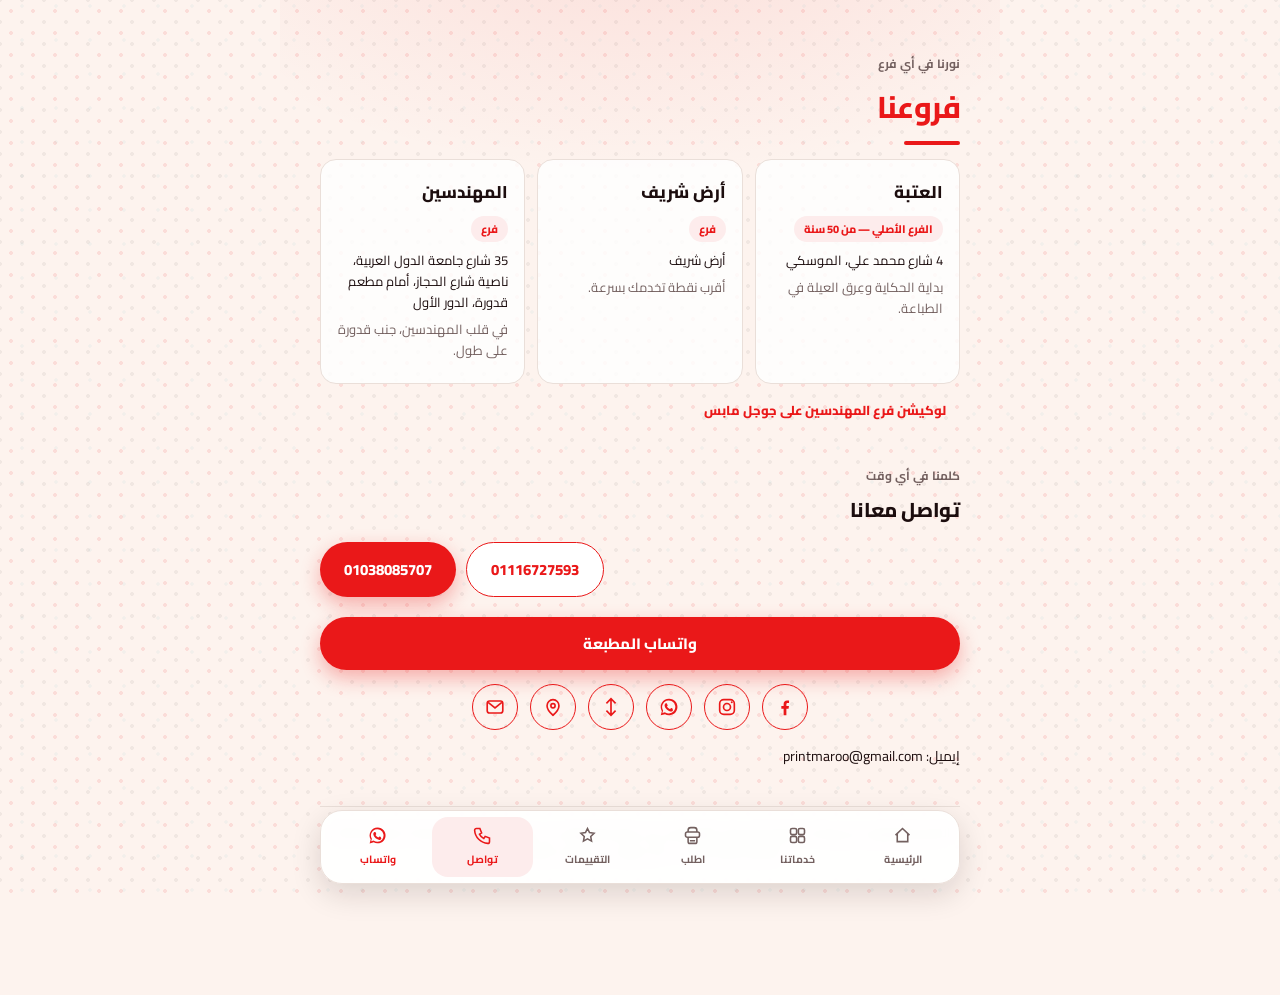
==== contact.html @ 1afb6e9c "Maro Eldreny print shop site" ====
<!doctype html>
<html lang="ar" dir="rtl">
<head>
<meta charset="utf-8">
<meta name="viewport" content="width=device-width, initial-scale=1, viewport-fit=cover">
<title>تواصل معانا — مطابع مارو الدريني</title>
<meta name="description" content="مطابع مارو الدريني — 50 سنة خبرة في الطباعة من قلب العتبة. اطبع وانت في مكانك.">
<link rel="preconnect" href="https://fonts.googleapis.com">
<link rel="preconnect" href="https://fonts.gstatic.com" crossorigin>
<link href="https://fonts.googleapis.com/css2?family=Cairo:wght@400;700;800;900&display=swap" rel="stylesheet">
<link rel="icon" type="image/png" href="photos/logo.png">
<link rel="stylesheet" href="style.css">
</head>
<body>
<div class="maro-shell">
<section class="file-group">
<span class="file-group-label">نورنا في أي فرع</span>
<h2 class="file-group-heading">فروعنا</h2>

<div class="maro-branches">
<div class="maro-branch">
<h3>العتبة</h3>
<span class="maro-branch-tag">الفرع الأصلي — من 50 سنة</span>
<p>4 شارع محمد علي، الموسكي</p>
<p class="maro-branch-note">بداية الحكاية وعِرق العيلة في الطباعة.</p>
</div>
<div class="maro-branch">
<h3>أرض شريف</h3>
<span class="maro-branch-tag">فرع</span>
<p>أرض شريف</p>
<p class="maro-branch-note">أقرب نقطة تخدمك بسرعة.</p>
</div>
<div class="maro-branch">
<h3>المهندسين</h3>
<span class="maro-branch-tag">فرع</span>
<p>35 شارع جامعة الدول العربية، ناصية شارع الحجاز، أمام مطعم قدورة، الدور الأول</p>
<p class="maro-branch-note">في قلب المهندسين، جنب قدورة على طول.</p>
</div>

</div>
<a class="maro-service-cta" href="https://maps.app.goo.gl/KsXszYVtByxzmKZeA" target="_blank" rel="noreferrer">لوكيشن فرع المهندسين على جوجل مابس</a>
</section><section class="file-group">
<span class="file-group-label">كلمنا في أي وقت</span>
<h2 class="file-group-heading">تواصل معانا</h2>

<div class="maro-contact">
<div class="maro-contact-phones" dir="ltr">
<a class="maro-btn maro-btn-primary" href="tel:+201038085707">01038085707</a>
<a class="maro-btn maro-btn-ghost" href="tel:+201116727593">01116727593</a>
</div>
<a class="maro-btn maro-btn-primary maro-btn-block" href="https://wa.me/201038087724?text=%D8%A3%D9%87%D9%84%D9%8B%D8%A7%20%D9%85%D8%B7%D8%A7%D8%A8%D8%B9%20%D9%85%D8%A7%D8%B1%D9%88%20%D8%A7%D9%84%D8%AF%D8%B1%D9%8A%D9%86%D9%8A%20%F0%9F%91%8B" target="_blank" rel="noreferrer">واتساب المطبعة</a>
<div class="maro-socials">
<a href="https://www.facebook.com/profile.php?id=61570751782203" target="_blank" rel="noreferrer" aria-label="فيسبوك"><svg viewBox="0 0 24 24" width="22" height="22" fill="currentColor"><path d="M13.5 21v-7h2.4l.4-3h-2.8V9.1c0-.9.3-1.5 1.6-1.5h1.3V5c-.3 0-1.2-.1-2.2-.1-2.2 0-3.7 1.3-3.7 3.8V11H8v3h2.5v7h3z"/></svg></a>
<a href="https://www.instagram.com/maro.el_dreny" target="_blank" rel="noreferrer" aria-label="انستجرام"><svg viewBox="0 0 24 24" width="22" height="22" fill="none" stroke="currentColor" stroke-width="1.8"><rect x="4" y="4" width="16" height="16" rx="4.5"/><circle cx="12" cy="12" r="3.8"/><circle cx="17.2" cy="6.8" r="1.1" fill="currentColor" stroke="none"/></svg></a>
<a href="https://wa.me/201038087724" target="_blank" rel="noreferrer" aria-label="واتساب"><svg width="22" height="22" viewBox="0 0 24 24" fill="currentColor" aria-hidden="true"><path d="M12 3a9 9 0 0 0-7.8 13.5L3 21l4.7-1.2A9 9 0 1 0 12 3zm0 16.2c-1.5 0-2.9-.4-4.1-1.2l-.3-.2-2.8.7.8-2.7-.2-.3A7.2 7.2 0 1 1 12 19.2zm4-5.3c-.2-.1-1.3-.7-1.5-.7-.2-.1-.4-.1-.5.1l-.7.8c-.1.2-.3.2-.5.1a5.9 5.9 0 0 1-2.9-2.5c-.2-.4.2-.4.6-1.2.1-.2 0-.3 0-.5l-.7-1.6c-.2-.4-.4-.4-.5-.4h-.5c-.2 0-.4.1-.7.3-.2.3-.9.9-.9 2.1s.9 2.5 1 2.6a10 10 0 0 0 3.8 3.4c1.4.6 2 .7 2.7.6.4-.1 1.3-.5 1.5-1.1.2-.5.2-1 .1-1.1l-.5-.1z"/></svg></a>
<a href="https://linktr.ee/maroeldreny" target="_blank" rel="noreferrer" aria-label="لينك تري"><svg viewBox="0 0 24 24" width="22" height="22" fill="none" stroke="currentColor" stroke-width="1.8"><path d="M12 3v18M7 8l5-5 5 5M7 16l5 5 5-5"/></svg></a>
<a href="https://maps.app.goo.gl/KsXszYVtByxzmKZeA" target="_blank" rel="noreferrer" aria-label="جوجل مابس"><svg viewBox="0 0 24 24" width="22" height="22" fill="none" stroke="currentColor" stroke-width="1.8"><path d="M12 21s-6.5-5.4-6.5-10.3A6.5 6.5 0 0 1 12 4a6.5 6.5 0 0 1 6.5 6.7C18.5 15.6 12 21 12 21z"/><circle cx="12" cy="10.6" r="2.3"/></svg></a>
<a href="mailto:printmaroo@gmail.com" aria-label="إيميل" title="printmaroo@gmail.com"><svg viewBox="0 0 24 24" width="22" height="22" fill="none" stroke="currentColor" stroke-width="1.8"><rect x="3.5" y="5.5" width="17" height="13" rx="2.5"/><path d="m4.5 7 7.5 6 7.5-6"/></svg></a>

</div>
<p class="file-paragraph">إيميل: <bdi>printmaroo@gmail.com</bdi></p>
</div>
</section>
<p class="file-closing">الأسعار والعروض من بوستات الصفحة الرسمية، والتقييمات من صفحة المطبعة على جوجل مابس. آخر مراجعة 23 نوفمبر 2026. الأسعار ممكن تتغير — أكّد سعرك على واتساب قبل الطلب.</p>
</div>
<nav class="maro-tabbar" aria-label="شريط التنقل">
<a class='maro-tab' href='index.html'><svg viewBox="0 0 24 24" fill="none" stroke="currentColor" stroke-width="1.8" aria-hidden="true"><path d="M4 11.5 12 4l8 7.5M6 10v9h12v-9"/></svg><span>الرئيسية</span></a>
<a class='maro-tab' href='services.html'><svg viewBox="0 0 24 24" fill="none" stroke="currentColor" stroke-width="1.8" aria-hidden="true"><rect x="4" y="4" width="7" height="7" rx="1.8"/><rect x="13" y="4" width="7" height="7" rx="1.8"/><rect x="4" y="13" width="7" height="7" rx="1.8"/><rect x="13" y="13" width="7" height="7" rx="1.8"/></svg><span>خدماتنا</span></a>
<a class='maro-tab' href='order.html'><svg viewBox="0 0 24 24" fill="none" stroke="currentColor" stroke-width="1.8" aria-hidden="true"><path d="M7 8V6a3 3 0 0 1 3-3h4a3 3 0 0 1 3 3v2"/><rect x="4" y="8" width="16" height="6" rx="2"/><path d="M7 14v5a2 2 0 0 0 2 2h6a2 2 0 0 0 2-2v-5M9 18h6"/></svg><span>اطلب</span></a>
<a class='maro-tab' href='reviews.html'><svg viewBox="0 0 24 24" fill="none" stroke="currentColor" stroke-width="1.8" aria-hidden="true"><path d="m12 4 2.3 4.7 5.2.8-3.8 3.7.9 5.2L12 15.9l-4.6 2.5.9-5.2-3.8-3.7 5.2-.8z"/></svg><span>التقييمات</span></a>
<a aria-current='page' class='maro-tab' href='contact.html'><svg viewBox="0 0 24 24" fill="none" stroke="currentColor" stroke-width="1.8" aria-hidden="true"><path d="M5 4h4l2 5-2.5 1.5a11 11 0 0 0 5 5L15 13l5 2v4a2 2 0 0 1-2 2A16 16 0 0 1 3 6a2 2 0 0 1 2-2"/></svg><span>تواصل</span></a>
<a class="maro-tab maro-tab-wa" href="https://wa.me/201038087724?text=%D8%A3%D9%87%D9%84%D9%8B%D8%A7%20%D9%85%D8%B7%D8%A7%D8%A8%D8%B9%20%D9%85%D8%A7%D8%B1%D9%88%20%D8%A7%D9%84%D8%AF%D8%B1%D9%8A%D9%86%D9%8A%20%F0%9F%91%8B" target="_blank" rel="noreferrer"><svg viewBox="0 0 24 24" fill="currentColor" aria-hidden="true"><path d="M12 3a9 9 0 0 0-7.8 13.5L3 21l4.7-1.2A9 9 0 1 0 12 3zm0 16.2c-1.5 0-2.9-.4-4.1-1.2l-.3-.2-2.8.7.8-2.7-.2-.3A7.2 7.2 0 1 1 12 19.2zm4-5.3c-.2-.1-1.3-.7-1.5-.7-.2-.1-.4-.1-.5.1l-.7.8c-.1.2-.3.2-.5.1a5.9 5.9 0 0 1-2.9-2.5c-.2-.4.2-.4.6-1.2.1-.2 0-.3 0-.5l-.7-1.6c-.2-.4-.4-.4-.5-.4h-.5c-.2 0-.4.1-.7.3-.2.3-.9.9-.9 2.1s.9 2.5 1 2.6a10 10 0 0 0 3.8 3.4c1.4.6 2 .7 2.7.6.4-.1 1.3-.5 1.5-1.1.2-.5.2-1 .1-1.1l-.5-.1z"/></svg><span>واتساب</span></a>
</nav>
<script src="app.js"></script>
</body>
</html>
---- style.css ----
/* Maro Eldreny static site — adapted from the Instinct File styles.
   Component primitives (file-group, TextField, ChoiceRow, Callout, Caption,
   Closing) re-implemented as plain CSS. Tab bar is a native fixed bar. */

:root {
  --ds-ink: #1c0d0e;
  --ds-ink-2: #73605f;
  --ds-hairline: #eadfd9;
}

* { box-sizing: border-box; }

html, body {
  margin: 0;
  padding: 0;
}

body {
  font-family: 'Cairo', 'Segoe UI', Tahoma, sans-serif;
  color: var(--ds-ink);
  background-color: #fdf3ee;
  background-image:
    radial-gradient(rgba(234, 24, 25, .10) 1.6px, transparent 2.2px),
    radial-gradient(rgba(28, 13, 14, .055) 1.6px, transparent 2.2px),
    radial-gradient(rgba(0, 148, 160, .045) 1.4px, transparent 2px);
  background-size: 22px 22px, 22px 22px, 34px 34px;
  background-position: 0 0, 11px 11px, 5px 23px;
  background-attachment: fixed;
  -webkit-font-smoothing: antialiased;
}

/* Page shell */
.maro-shell {
  position: relative;
  width: 100%;
  max-width: 720px;
  margin: 0 auto;
  padding: 24px 24px 112px; /* bottom padding clears the fixed tab bar */
  background-image:
    radial-gradient(760px 420px at 50% -120px, rgba(234, 24, 25, .11), transparent 70%);
  background-repeat: no-repeat;
}
@media (min-width: 768px) {
  .maro-shell { padding: 24px 40px 120px; }
}

/* Component primitives */
.file-group { margin: 28px 0 0; }
.file-group-label { display: block; font-size: 12px; font-weight: 700; color: var(--ds-ink-2); margin-bottom: 4px; }
.file-group-heading { font-size: 20px; font-weight: 800; margin: 0 0 14px; letter-spacing: -0.01em; }
.file-caption { font-size: 12px; line-height: 20px; color: var(--ds-ink-2); margin: 10px 0 0; }
.file-paragraph { font-size: 14px; line-height: 24px; margin: 0 0 10px; }
.file-callout { border: 1px solid var(--ds-hairline); border-radius: 16px; padding: 14px 16px; background: rgba(255,255,255,.7); margin-top: 14px; }
.file-callout-title { display: block; font-size: 14px; font-weight: 800; margin-bottom: 4px; }
.file-callout-body { font-size: 13px; line-height: 21px; color: var(--ds-ink-2); margin: 0; }
.file-closing { margin-top: 28px; padding-top: 16px; border-top: 1px solid var(--ds-hairline); font-size: 12px; line-height: 20px; color: var(--ds-ink-2); text-align: center; }

/* Form primitives */
.maro-field { display: flex; flex-direction: column; gap: 6px; }
.maro-field-label { font-size: 13px; font-weight: 700; }
.maro-field-input {
  font: inherit;
  font-size: 14px;
  padding: 12px 14px;
  border: 1px solid var(--ds-hairline);
  border-radius: 12px;
  background: #fff;
  color: var(--ds-ink);
  outline: none;
}
.maro-field-input:focus { border-color: #EA1819; box-shadow: 0 0 0 3px rgba(234,24,25,.12); }
.maro-choices { display: flex; flex-wrap: wrap; gap: 8px; }
.maro-choice {
  font: inherit;
  font-size: 13px;
  font-weight: 700;
  padding: 8px 14px;
  border-radius: 999px;
  border: 1.5px solid var(--ds-hairline);
  background: #fff;
  color: var(--ds-ink);
  cursor: pointer;
  transition: background .15s ease, color .15s ease, border-color .15s ease;
}
.maro-choice:hover { border-color: #EA1819; color: #EA1819; }
.maro-choice[aria-pressed="true"] { background: #EA1819; border-color: #EA1819; color: #fff; }

/* Page main titles: brand red, bold, tasteful entrance */
.file-group:first-of-type .file-group-heading {
  color: #EA1819;
  font-weight: 800;
  font-size: 26px;
  letter-spacing: -0.02em;
  animation: maro-pt-in .7s cubic-bezier(.2, .7, .3, 1) both;
}
@media (min-width: 768px) {
  .file-group:first-of-type .file-group-heading { font-size: 30px; }
}
.file-group:first-of-type .file-group-heading::after {
  content: "";
  display: block;
  width: 56px;
  height: 4px;
  border-radius: 999px;
  background: #EA1819;
  margin-top: 6px;
  transform-origin: right center;
  animation: maro-pt-underline .7s cubic-bezier(.2, .7, .3, 1) .3s both;
}
@keyframes maro-pt-in {
  from { opacity: 0; transform: translateY(10px); }
  to { opacity: 1; transform: translateY(0); }
}
@keyframes maro-pt-underline {
  from { transform: scaleX(0); opacity: 0; }
  to { transform: scaleX(1); opacity: 1; }
}
@media (prefers-reduced-motion: reduce) {
  .file-group:first-of-type .file-group-heading,
  .file-group:first-of-type .file-group-heading::after,
  .maro-title { animation: none; }
}

.maro-hero { text-align: center; padding: 20px 0 8px; }
.maro-logo {
  height: 76px; width: auto; margin: 0 auto; display: block;
  filter: drop-shadow(0 6px 14px rgba(234, 24, 25, .22));
  animation: maro-logo-in .9s cubic-bezier(.2, .7, .3, 1) both, maro-logo-float 5.5s ease-in-out 1.1s infinite;
}
@keyframes maro-logo-in {
  from { opacity: 0; transform: translateY(12px) scale(.94); }
  to { opacity: 1; transform: translateY(0) scale(1); }
}
@keyframes maro-logo-float {
  0%, 100% { transform: translateY(0); }
  50% { transform: translateY(-4px); }
}
@media (prefers-reduced-motion: reduce) {
  .maro-logo { animation: none; }
}
.maro-title { font-size: 30px; font-weight: 800; margin: 14px 0 2px; color: #EA1819; letter-spacing: -0.02em; animation: maro-pt-in .8s cubic-bezier(.2, .7, .3, 1) .15s both; }
.maro-tagline { font-size: 20px; font-weight: 800; color: #EA1819; margin: 0 0 8px; }
.maro-sub { font-size: 14px; line-height: 24px; color: var(--ds-ink-2); margin: 0 auto 14px; max-width: 46ch; }
.maro-chips { display: flex; flex-wrap: wrap; gap: 8px; justify-content: center; margin-bottom: 18px; }
.maro-chip { font-size: 12px; font-weight: 700; color: #EA1819; background: #fdecec; border: 1px solid #f6c9ca; padding: 6px 12px; border-radius: 999px; }

.maro-cta-row { display: flex; gap: 10px; justify-content: center; flex-wrap: wrap; }
.maro-btn { display: inline-flex; align-items: center; justify-content: center; gap: 8px; padding: 12px 24px; border-radius: 999px; font-weight: 800; font-size: 15px; text-decoration: none; cursor: pointer; transition: transform .15s ease, box-shadow .15s ease; }
.maro-btn:hover { transform: translateY(-1px); }
.maro-btn-primary { background: #EA1819; color: #fff; box-shadow: 0 8px 20px rgba(234, 24, 25, .32); }
.maro-btn-ghost { background: #fff; color: #EA1819; border: 1.5px solid #EA1819; }
.maro-btn-light { background: #fff; color: #1c0d0e; }
.maro-btn-block { display: flex; width: 100%; margin-top: 6px; }

/* Black Friday */
.maro-bf { background: linear-gradient(165deg, #160b0c 0%, #2b0e11 55%, #3d1013 100%); border-radius: 20px; padding: 22px 18px; color: #fff; }
.maro-bf-lead { font-weight: 700; margin: 0 0 12px; text-align: center; color: #ffd9da; }
.maro-count { display: flex; gap: 10px; justify-content: center; margin-bottom: 18px; }
.maro-count-cell { background: rgba(255,255,255,.07); border: 1px solid rgba(255,255,255,.14); border-radius: 14px; padding: 10px 0; width: 68px; text-align: center; animation: maro-pulse 2.2s ease-in-out infinite; }
.maro-count-cell:nth-child(2) { animation-delay: .15s; }
.maro-count-cell:nth-child(3) { animation-delay: .3s; }
.maro-count-cell:nth-child(4) { animation-delay: .45s; }
.maro-count-num { display: block; font-size: 24px; font-weight: 800; font-variant-numeric: tabular-nums; }
.maro-count-label { font-size: 11px; color: #f3b3b5; }
.maro-count-live { text-align: center; font-weight: 800; font-size: 17px; padding: 14px; color: #ffd9da; }
@keyframes maro-pulse { 0%, 100% { box-shadow: 0 0 0 0 rgba(234,24,25,0); } 50% { box-shadow: 0 0 18px 2px rgba(234,24,25,.45); } }

.maro-offers { display: grid; gap: 14px; grid-template-columns: 1fr; }
@media (min-width: 768px) { .maro-offers { grid-template-columns: repeat(3, 1fr); } }
.maro-offer { position: relative; background: rgba(255,255,255,.06); border: 1px solid rgba(234,24,25,.55); border-radius: 16px; padding: 20px 16px 16px; animation: maro-glow 3s ease-in-out infinite; overflow: hidden; }
.maro-offer:nth-child(2) { animation-delay: .5s; }
.maro-offer:nth-child(3) { animation-delay: 1s; }
@keyframes maro-glow { 0%, 100% { box-shadow: 0 0 0 rgba(234,24,25,.0); } 50% { box-shadow: 0 0 26px rgba(234,24,25,.5); } }
.maro-offer::after { content: ""; position: absolute; inset: 0; background: linear-gradient(115deg, transparent 30%, rgba(255,255,255,.14) 48%, transparent 62%); transform: translateX(-120%); animation: maro-shimmer 3.6s ease-in-out infinite; pointer-events: none; }
@keyframes maro-shimmer { 0%, 55% { transform: translateX(-120%); } 90%, 100% { transform: translateX(120%); } }
.maro-offer-badge { position: absolute; top: 12px; inset-inline-end: 12px; background: #EA1819; color: #fff; font-size: 11px; font-weight: 800; padding: 4px 10px; border-radius: 999px; animation: maro-float 2.4s ease-in-out infinite; }
@keyframes maro-float { 0%, 100% { transform: translateY(0); } 50% { transform: translateY(-4px); } }
.maro-offer-title { font-size: 17px; font-weight: 800; margin: 26px 0 4px; }
.maro-offer-price { font-size: 21px; font-weight: 800; color: #ff5a5e; margin: 0 0 10px; }
.maro-offer-lines { margin: 0 0 14px; padding-inline-start: 18px; font-size: 13px; line-height: 22px; color: #f3dfe0; }

/* Services */
.maro-services { display: grid; gap: 14px; grid-template-columns: 1fr; }
@media (min-width: 560px) { .maro-services { grid-template-columns: repeat(2, 1fr); } }
@media (min-width: 900px) { .maro-services { grid-template-columns: repeat(3, 1fr); } }
.maro-service { border: 1px solid var(--ds-hairline); border-radius: 18px; overflow: hidden; display: flex; flex-direction: column; background: #fff; }
.maro-service-imgwrap { position: relative; }
.maro-service-imgwrap img { width: 100%; aspect-ratio: 4 / 3; object-fit: cover; display: block; }
.maro-service-noimg { aspect-ratio: 4 / 3; background: linear-gradient(150deg, #fdecec, #fff 70%); display: flex; align-items: center; justify-content: center; }
.maro-service-initial { font-size: 44px; font-weight: 800; color: #EA1819; opacity: .85; }
.maro-price-chip { position: absolute; bottom: 10px; inset-inline-start: 10px; background: #EA1819; color: #fff; font-size: 12px; font-weight: 800; padding: 5px 12px; border-radius: 999px; box-shadow: 0 4px 12px rgba(234,24,25,.4); }
.maro-service-name { font-size: 16px; font-weight: 800; margin: 12px 14px 4px; }
.maro-service-desc { font-size: 13px; line-height: 21px; color: var(--ds-ink-2); margin: 0 14px 10px; flex: 1; }
.maro-service-cta { display: inline-block; margin: 0 14px 14px; font-size: 13px; font-weight: 800; color: #EA1819; text-decoration: none; }
.maro-service-cta:hover { text-decoration: underline; }

/* Heritage */
.maro-heritage { display: grid; gap: 14px; grid-template-columns: 1fr; align-items: center; }
@media (min-width: 768px) { .maro-heritage { grid-template-columns: 1fr 1.2fr; } }
.maro-heritage img { width: 100%; border-radius: 18px; display: block; }

/* Steps highlight */
.maro-steps { position: relative; overflow: hidden; background: linear-gradient(160deg, #f13334 0%, #EA1819 45%, #bd0f11 100%); border-radius: 20px; padding: 20px 16px; color: #fff; box-shadow: 0 14px 32px rgba(234, 24, 25, .3); margin-bottom: 14px; }
.maro-steps::before { content: ""; position: absolute; inset: 0; background-image: radial-gradient(rgba(255,255,255,.14) 1px, transparent 1.6px); background-size: 22px 22px; pointer-events: none; }
.maro-steps::after { content: ""; position: absolute; inset: 0; background: radial-gradient(420px 180px at 50% -60px, rgba(255,255,255,.22), transparent 70%); pointer-events: none; }
.maro-steps-lead { position: relative; text-align: center; font-weight: 800; font-size: 15px; margin: 0 0 14px; color: #ffe1e2; }
.maro-steps-list { position: relative; list-style: none; margin: 0; padding: 0; display: flex; flex-direction: column; gap: 12px; }
.maro-step { display: flex; align-items: center; gap: 12px; background: rgba(255,255,255,.12); border: 1px solid rgba(255,255,255,.24); border-radius: 16px; padding: 12px 14px; }
.maro-step-num { flex: none; width: 40px; height: 40px; border-radius: 50%; background: #fff; color: #EA1819; font-weight: 900; font-size: 16px; display: flex; align-items: center; justify-content: center; box-shadow: 0 4px 10px rgba(0,0,0,.2); font-variant-numeric: tabular-nums; }
.maro-step-text { font-size: 14px; line-height: 22px; font-weight: 700; }
@media (min-width: 768px) {
  .maro-steps-list { flex-direction: row; }
  .maro-step { flex: 1; }
}

/* Order form */
.maro-form { display: flex; flex-direction: column; gap: 12px; margin-top: 14px; border: 1px solid var(--ds-hairline); border-radius: 18px; padding: 16px; background: rgba(255, 255, 255, .82); }

/* Reviews */
.maro-rating-summary { display: flex; flex-direction: column; align-items: center; gap: 2px; padding: 18px 14px; margin-bottom: 14px; border-radius: 16px; background: #fdecec; }
.maro-rating-num { font-size: 40px; font-weight: 900; color: #EA1819; line-height: 1; }
.maro-rating-stars { font-size: 22px; color: #f5a623; letter-spacing: 3px; }
.maro-rating-count { font-size: 12.5px; font-weight: 700; color: var(--ds-ink-2); text-align: center; }
.maro-reviews { display: grid; gap: 12px; grid-template-columns: 1fr; margin-bottom: 10px; }
@media (min-width: 768px) { .maro-reviews { grid-template-columns: repeat(3, 1fr); } }
.maro-review { border: 1px solid var(--ds-hairline); border-radius: 16px; padding: 18px 16px; background: #fff; display: flex; flex-direction: column; }
.maro-review-stars { display: block; font-size: 16px; color: #f5a623; letter-spacing: 2px; margin-bottom: 8px; }
.maro-review-text { margin: 0 0 12px; font-size: 13.5px; line-height: 22px; color: var(--ds-ink); flex: 1; }
.maro-review-name { display: block; font-size: 13px; font-weight: 800; }
.maro-review-meta { display: block; font-size: 11.5px; color: var(--ds-ink-2); margin-top: 2px; }

/* Partners marquee */
.maro-partners { overflow: hidden; border-radius: 16px; border: 1px solid var(--ds-hairline); padding: 16px 0; background: rgba(255, 255, 255, .7); }
.maro-partners-track { display: flex; gap: 14px; width: max-content; animation: maro-marquee 22s linear infinite; }
@keyframes maro-marquee { from { transform: translateX(0); } to { transform: translateX(-50%); } }
.maro-partner { min-width: 150px; text-align: center; padding: 18px 20px; border: 1.5px dashed #d9c4c5; border-radius: 14px; color: var(--ds-ink-2); font-size: 13px; font-weight: 700; background: #fdf7f6; }

/* Branches */
.maro-branches { display: grid; gap: 12px; grid-template-columns: 1fr; margin-bottom: 10px; }
@media (min-width: 768px) { .maro-branches { grid-template-columns: repeat(3, 1fr); } }
.maro-branch { border: 1px solid var(--ds-hairline); border-radius: 16px; padding: 16px; background: rgba(255, 255, 255, .82); }
.maro-branch h3 { margin: 0 0 4px; font-size: 17px; font-weight: 800; }
.maro-branch-tag { display: inline-block; font-size: 11px; font-weight: 800; color: #EA1819; background: #fdecec; padding: 3px 10px; border-radius: 999px; margin-bottom: 8px; }
.maro-branch p { margin: 0 0 6px; font-size: 13px; line-height: 21px; }
.maro-branch-note { color: var(--ds-ink-2); }

/* Contact */
.maro-contact { display: flex; flex-direction: column; gap: 14px; }
.maro-contact-phones { display: flex; gap: 10px; flex-wrap: wrap; }
.maro-socials { display: flex; gap: 12px; justify-content: center; flex-wrap: wrap; }
.maro-socials a { width: 46px; height: 46px; border-radius: 50%; border: 1.5px solid #EA1819; color: #EA1819; display: flex; align-items: center; justify-content: center; transition: background .15s ease, color .15s ease; }
.maro-socials a:hover { background: #EA1819; color: #fff; }

/* Bottom tab bar — native fixed bar on real hosting */
.maro-tabbar {
  position: fixed;
  z-index: 50;
  bottom: 16px;
  bottom: calc(16px + env(safe-area-inset-bottom, 0px));
  /* On narrow screens the host's corner badge (bottom-right, ~192x64) would cover
     the bar's right end, so the bar rides above it. */
  left: 50%;
  transform: translateX(-50%);
  display: flex;
  gap: 4px;
  width: min(640px, calc(100% - 32px));
  margin: 0;
  background: rgba(255, 255, 255, .94);
  -webkit-backdrop-filter: blur(8px);
  backdrop-filter: blur(8px);
  border: 1px solid var(--ds-hairline);
  border-radius: 22px;
  box-shadow: 0 10px 30px rgba(28, 13, 14, .14);
  padding: 6px;
}
.maro-tab {
  flex: 1;
  display: flex;
  flex-direction: column;
  align-items: center;
  gap: 3px;
  padding: 8px 2px;
  border-radius: 16px;
  color: var(--ds-ink-2);
  text-decoration: none;
  font-size: 10.5px;
  font-weight: 700;
  transition: background .15s ease, color .15s ease;
}
.maro-tab svg { width: 21px; height: 21px; }
.maro-tab:hover { color: #EA1819; background: #fdecec; }
.maro-tab[aria-current="page"] { color: #EA1819; background: #fdecec; }
.maro-tab-wa { color: #EA1819; }

@media (max-width: 860px) {
  .maro-tabbar { bottom: calc(76px + env(safe-area-inset-bottom, 0px)); }
  .maro-shell { padding-bottom: 160px; }
}
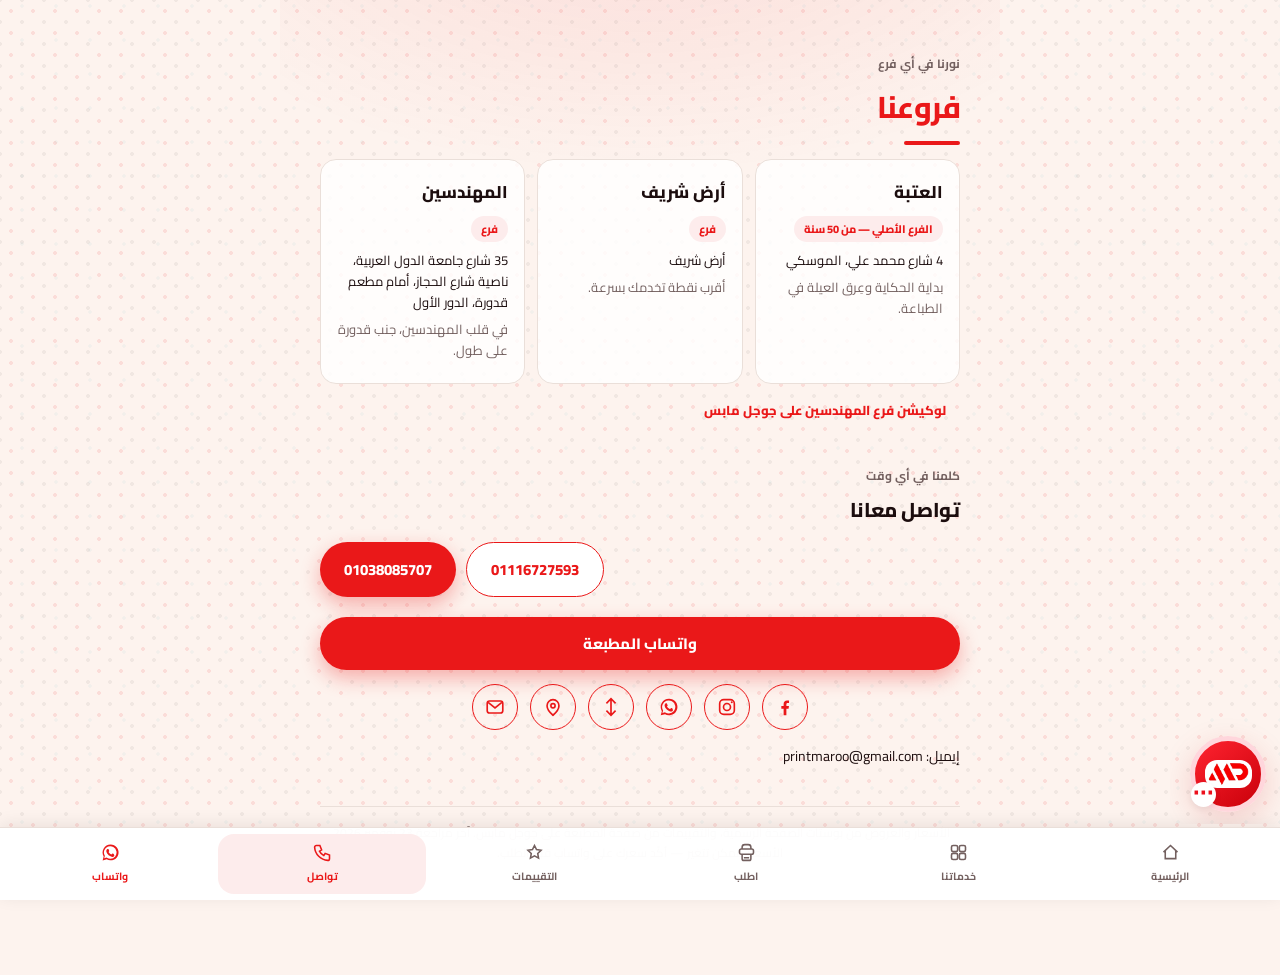
==== commit 3a293659: "Update contact.html" ====
--- a/contact.html
+++ b/contact.html
@@ -71,7 +71,6 @@
 <a aria-current='page' class='maro-tab' href='contact.html'><svg viewBox="0 0 24 24" fill="none" stroke="currentColor" stroke-width="1.8" aria-hidden="true"><path d="M5 4h4l2 5-2.5 1.5a11 11 0 0 0 5 5L15 13l5 2v4a2 2 0 0 1-2 2A16 16 0 0 1 3 6a2 2 0 0 1 2-2"/></svg><span>تواصل</span></a>
 <a class="maro-tab maro-tab-wa" href="https://wa.me/201038087724?text=%D8%A3%D9%87%D9%84%D9%8B%D8%A7%20%D9%85%D8%B7%D8%A7%D8%A8%D8%B9%20%D9%85%D8%A7%D8%B1%D9%88%20%D8%A7%D9%84%D8%AF%D8%B1%D9%8A%D9%86%D9%8A%20%F0%9F%91%8B" target="_blank" rel="noreferrer"><svg viewBox="0 0 24 24" fill="currentColor" aria-hidden="true"><path d="M12 3a9 9 0 0 0-7.8 13.5L3 21l4.7-1.2A9 9 0 1 0 12 3zm0 16.2c-1.5 0-2.9-.4-4.1-1.2l-.3-.2-2.8.7.8-2.7-.2-.3A7.2 7.2 0 1 1 12 19.2zm4-5.3c-.2-.1-1.3-.7-1.5-.7-.2-.1-.4-.1-.5.1l-.7.8c-.1.2-.3.2-.5.1a5.9 5.9 0 0 1-2.9-2.5c-.2-.4.2-.4.6-1.2.1-.2 0-.3 0-.5l-.7-1.6c-.2-.4-.4-.4-.5-.4h-.5c-.2 0-.4.1-.7.3-.2.3-.9.9-.9 2.1s.9 2.5 1 2.6a10 10 0 0 0 3.8 3.4c1.4.6 2 .7 2.7.6.4-.1 1.3-.5 1.5-1.1.2-.5.2-1 .1-1.1l-.5-.1z"/></svg><span>واتساب</span></a>
 </nav>
-<script src="app.js"></script>
+<script src="app.js?v=20261124-chat2"></script>
 </body>
 </html>
-
--- a/style.css
+++ b/style.css
@@ -254,24 +254,20 @@
 /* Bottom tab bar — native fixed bar on real hosting */
 .maro-tabbar {
   position: fixed;
-  z-index: 50;
-  bottom: 16px;
-  bottom: calc(16px + env(safe-area-inset-bottom, 0px));
-  /* On narrow screens the host's corner badge (bottom-right, ~192x64) would cover
-     the bar's right end, so the bar rides above it. */
-  left: 50%;
-  transform: translateX(-50%);
+  z-index: 1000;
+  bottom: 0;
+  left: 0;
+  right: 0;
   display: flex;
   gap: 4px;
-  width: min(640px, calc(100% - 32px));
+  width: 100%;
   margin: 0;
-  background: rgba(255, 255, 255, .94);
-  -webkit-backdrop-filter: blur(8px);
-  backdrop-filter: blur(8px);
-  border: 1px solid var(--ds-hairline);
-  border-radius: 22px;
-  box-shadow: 0 10px 30px rgba(28, 13, 14, .14);
-  padding: 6px;
+  background: rgba(255, 255, 255, .98);
+  border: 0;
+  border-top: 1px solid var(--ds-hairline);
+  border-radius: 0;
+  box-shadow: 0 -3px 16px rgba(28, 13, 14, .08);
+  padding: 6px max(6px, env(safe-area-inset-right, 0px)) calc(6px + env(safe-area-inset-bottom, 0px)) max(6px, env(safe-area-inset-left, 0px));
 }
 .maro-tab {
   flex: 1;
@@ -292,7 +288,48 @@
 .maro-tab[aria-current="page"] { color: #EA1819; background: #fdecec; }
 .maro-tab-wa { color: #EA1819; }
 
-@media (max-width: 860px) {
-  .maro-tabbar { bottom: calc(76px + env(safe-area-inset-bottom, 0px)); }
-  .maro-shell { padding-bottom: 160px; }
-}
+.maro-shell { padding-bottom: calc(100px + env(safe-area-inset-bottom, 0px)); }
+
+/* ===== Animations: page transitions, tab feedback, scroll reveal ===== */
+
+/* Page entrance: the whole shell rises and fades in on load */
+@keyframes maro-page-in {
+  from { opacity: 0; transform: translateY(12px); }
+  to { opacity: 1; transform: translateY(0); }
+}
+@media (prefers-reduced-motion: no-preference) {
+  .maro-shell { animation: maro-page-in .38s cubic-bezier(.2, .7, .3, 1) both; }
+}
+
+/* Page exit: applied by JS right before following a tab-bar link */
+.maro-shell.maro-page-exit {
+  animation: none;
+  opacity: 0;
+  transform: translateY(10px);
+  transition: opacity .18s ease, transform .18s ease;
+}
+
+/* Tab press feedback */
+.maro-tab { transition: background .15s ease, color .15s ease, transform .12s ease; }
+.maro-tab:active { transform: scale(.93); }
+
+/* Scroll reveal: hidden state only exists when JS enabled it (html.maro-anim),
+   so no-JS and reduced-motion visitors always see full content. */
+html.maro-anim [data-maro-reveal] {
+  opacity: 0;
+  transform: translateY(18px);
+  transition: opacity .55s ease, transform .55s cubic-bezier(.2, .7, .3, 1);
+}
+html.maro-anim [data-maro-reveal].maro-revealed {
+  opacity: 1;
+  transform: translateY(0);
+}
+
+/* Respect reduced motion for the looping decorations too */
+@media (prefers-reduced-motion: reduce) {
+  .maro-count-cell,
+  .maro-offer,
+  .maro-offer::after,
+  .maro-offer-badge,
+  .maro-partners-track { animation: none; }
+}
